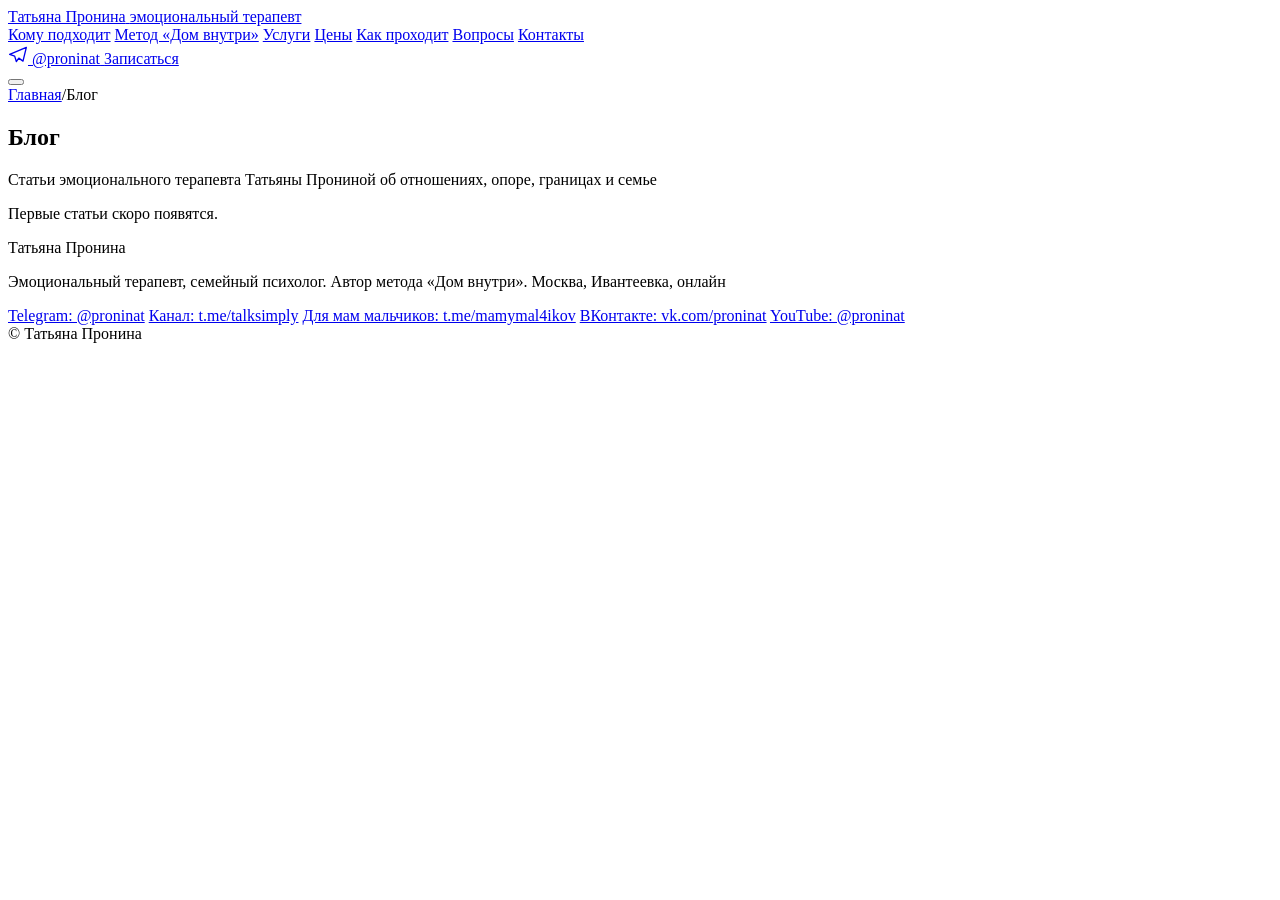
==== blog/index.html @ 4c208587 "SEO-блог" ====
<!DOCTYPE html>
<html lang="ru">
<head>
<meta charset="UTF-8">
<meta name="viewport" content="width=device-width, initial-scale=1.0">
<title>Блог — Татьяна Пронина</title>
<meta name="description" content="Статьи эмоционального терапевта Татьяны Прониной об отношениях, опоре, границах и семье">
<link rel="canonical" href="https://murzzsite.github.io/pronina-dom-vnutri/blog/">
<meta name="robots" content="index, follow, max-image-preview:large">
<meta property="og:type" content="website">
<meta property="og:title" content="Блог — Татьяна Пронина">
<meta property="og:description" content="Статьи эмоционального терапевта Татьяны Прониной об отношениях, опоре, границах и семье">
<meta property="og:url" content="https://murzzsite.github.io/pronina-dom-vnutri/blog/">
<meta property="og:locale" content="ru_RU">

<link rel="alternate" type="application/rss+xml" title="Татьяна Пронина — блог" href="https://murzzsite.github.io/pronina-dom-vnutri/feed.xml">

<link rel="preconnect" href="https://fonts.googleapis.com">
<link rel="preconnect" href="https://fonts.gstatic.com" crossorigin>
<link href="https://fonts.googleapis.com/css2?family=Playfair+Display:wght@500;600;700&family=Inter:wght@400;500;600;700;800&display=swap" rel="stylesheet">
<link rel="stylesheet" href="/pronina-dom-vnutri/styles.css">
<link rel="stylesheet" href="/pronina-dom-vnutri/blog/blog.css">
<link rel="stylesheet" href="/pronina-dom-vnutri/blog/blog.css">
<script type="application/ld+json">{"@context":"https://schema.org","@type":"Blog","name":"Блог — Татьяна Пронина","url":"https://murzzsite.github.io/pronina-dom-vnutri/blog/","blogPost":[]}</script>
</head>
<body class="b-page">
<header class="header" id="header">
  <div class="container header__inner">
    <a href="/pronina-dom-vnutri/#top" class="logo">
      <span class="logo__main">Татьяна Пронина</span>
      <span class="logo__suffix">эмоциональный терапевт</span>
    </a>
    <nav class="nav" id="nav">
      <a href="/pronina-dom-vnutri/#for-whom">Кому подходит</a>
      <a href="/pronina-dom-vnutri/#method">Метод «Дом внутри»</a>
      <a href="/pronina-dom-vnutri/#services">Услуги</a>
      <a href="/pronina-dom-vnutri/#price">Цены</a>
      <a href="/pronina-dom-vnutri/#process">Как проходит</a>
      <a href="/pronina-dom-vnutri/#faq">Вопросы</a>
      <a href="/pronina-dom-vnutri/#contact">Контакты</a>
    <!-- BLOGNAV:START --><!-- BLOGNAV:END --></nav>
    <div class="header__actions">
      <a href="https://t.me/proninat" target="_blank" rel="noopener" class="header__tg">
        <svg width="20" height="20" viewBox="0 0 24 24" fill="none"><path d="M22 4L2 12.5l6 2 2 6.5 3-4 5 3.5L22 4z" stroke="currentColor" stroke-width="1.6" stroke-linejoin="round"/></svg>
        <span>@proninat</span>
      </a>
      <a href="/pronina-dom-vnutri/#contact" class="btn btn--primary btn--sm">Записаться</a>
    </div>
    <button class="burger" id="burger" aria-label="Меню">
      <span></span><span></span><span></span>
    </button>
  </div>
</header>
<main class="blog">

<section class="b-list">
  <nav class="b-crumbs" aria-label="Хлебные крошки"><a href="/pronina-dom-vnutri/">Главная</a><span>/</span><span>Блог</span></nav>
  <header class="b-head"><h1>Блог</h1><p class="b-lead">Статьи эмоционального терапевта Татьяны Прониной об отношениях, опоре, границах и семье</p></header>
  <p class="b-empty">Первые статьи скоро появятся.</p>
</section>
</main>
<footer class="footer">
  <div class="container footer__inner">
    <div class="footer__brand">
      <span class="logo__main">Татьяна Пронина</span>
      <p>Эмоциональный терапевт, семейный психолог. Автор метода «Дом внутри». Москва, Ивантеевка, онлайн</p>
    </div>
    <div class="footer__links">
      <a href="https://t.me/proninat" target="_blank" rel="noopener">Telegram: @proninat</a>
      <a href="https://t.me/talksimply" target="_blank" rel="noopener">Канал: t.me/talksimply</a>
      <a href="https://t.me/mamymal4ikov" target="_blank" rel="noopener">Для мам мальчиков: t.me/mamymal4ikov</a>
      <a href="https://vk.com/proninat" target="_blank" rel="noopener">ВКонтакте: vk.com/proninat</a>
      <a href="https://youtube.com/@proninat" target="_blank" rel="noopener">YouTube: @proninat</a>
    </div>
    <div class="footer__copy">
      <span>© <span id="year"></span> Татьяна Пронина</span>
    </div>
  </div>
</footer>
<script src="/pronina-dom-vnutri/script.js" defer></script>

</body>
</html>
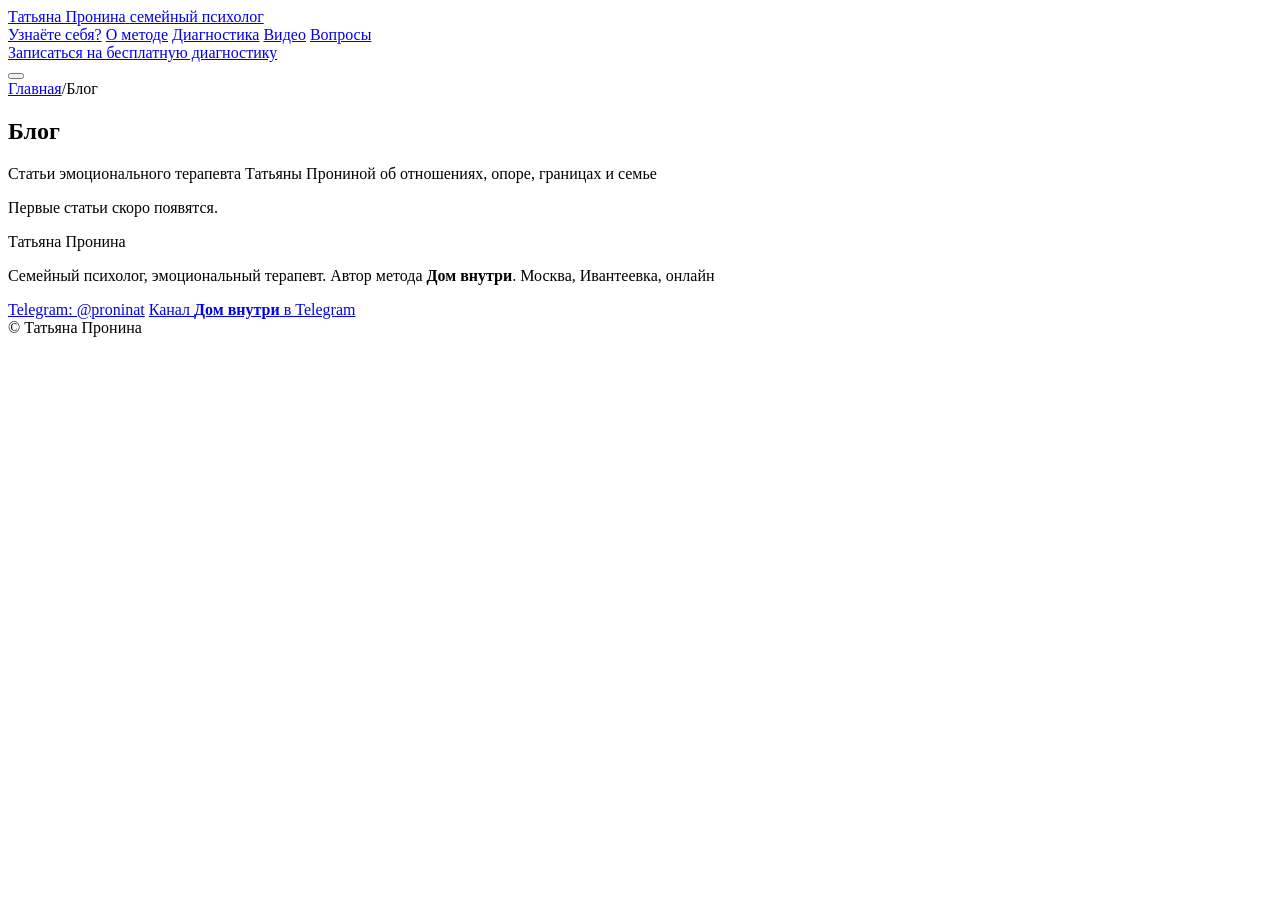
==== commit edc22484: "Правки клиента: фото, фирстиль, бесплатная диагностика, без цен и пакетов, видео" ====
--- a/blog/index.html
+++ b/blog/index.html
@@ -20,7 +20,6 @@
 <link href="https://fonts.googleapis.com/css2?family=Playfair+Display:wght@500;600;700&family=Inter:wght@400;500;600;700;800&display=swap" rel="stylesheet">
 <link rel="stylesheet" href="/pronina-dom-vnutri/styles.css">
 <link rel="stylesheet" href="/pronina-dom-vnutri/blog/blog.css">
-<link rel="stylesheet" href="/pronina-dom-vnutri/blog/blog.css">
 <script type="application/ld+json">{"@context":"https://schema.org","@type":"Blog","name":"Блог — Татьяна Пронина","url":"https://murzzsite.github.io/pronina-dom-vnutri/blog/","blogPost":[]}</script>
 </head>
 <body class="b-page">
@@ -28,23 +27,17 @@
   <div class="container header__inner">
     <a href="/pronina-dom-vnutri/#top" class="logo">
       <span class="logo__main">Татьяна Пронина</span>
-      <span class="logo__suffix">эмоциональный терапевт</span>
+      <span class="logo__suffix">семейный психолог</span>
     </a>
     <nav class="nav" id="nav">
-      <a href="/pronina-dom-vnutri/#for-whom">Кому подходит</a>
-      <a href="/pronina-dom-vnutri/#method">Метод «Дом внутри»</a>
-      <a href="/pronina-dom-vnutri/#services">Услуги</a>
-      <a href="/pronina-dom-vnutri/#price">Цены</a>
-      <a href="/pronina-dom-vnutri/#process">Как проходит</a>
+      <a href="/pronina-dom-vnutri/#recognize">Узнаёте себя?</a>
+      <a href="/pronina-dom-vnutri/#method">О методе</a>
+      <a href="/pronina-dom-vnutri/#diagnostic">Диагностика</a>
+      <a href="/pronina-dom-vnutri/#videos">Видео</a>
       <a href="/pronina-dom-vnutri/#faq">Вопросы</a>
-      <a href="/pronina-dom-vnutri/#contact">Контакты</a>
-    <!-- BLOGNAV:START --><!-- BLOGNAV:END --></nav>
+    </nav>
     <div class="header__actions">
-      <a href="https://t.me/proninat" target="_blank" rel="noopener" class="header__tg">
-        <svg width="20" height="20" viewBox="0 0 24 24" fill="none"><path d="M22 4L2 12.5l6 2 2 6.5 3-4 5 3.5L22 4z" stroke="currentColor" stroke-width="1.6" stroke-linejoin="round"/></svg>
-        <span>@proninat</span>
-      </a>
-      <a href="/pronina-dom-vnutri/#contact" class="btn btn--primary btn--sm">Записаться</a>
+      <a href="/pronina-dom-vnutri/#contact" class="btn btn--primary btn--sm">Записаться на бесплатную диагностику</a>
     </div>
     <button class="burger" id="burger" aria-label="Меню">
       <span></span><span></span><span></span>
@@ -63,14 +56,11 @@
   <div class="container footer__inner">
     <div class="footer__brand">
       <span class="logo__main">Татьяна Пронина</span>
-      <p>Эмоциональный терапевт, семейный психолог. Автор метода «Дом внутри». Москва, Ивантеевка, онлайн</p>
+      <p>Семейный психолог, эмоциональный терапевт. Автор метода <strong>Дом внутри</strong>. Москва, Ивантеевка, онлайн</p>
     </div>
     <div class="footer__links">
       <a href="https://t.me/proninat" target="_blank" rel="noopener">Telegram: @proninat</a>
-      <a href="https://t.me/talksimply" target="_blank" rel="noopener">Канал: t.me/talksimply</a>
-      <a href="https://t.me/mamymal4ikov" target="_blank" rel="noopener">Для мам мальчиков: t.me/mamymal4ikov</a>
-      <a href="https://vk.com/proninat" target="_blank" rel="noopener">ВКонтакте: vk.com/proninat</a>
-      <a href="https://youtube.com/@proninat" target="_blank" rel="noopener">YouTube: @proninat</a>
+      <a href="https://t.me/talksimply" target="_blank" rel="noopener">Канал <strong>Дом внутри</strong> в Telegram</a>
     </div>
     <div class="footer__copy">
       <span>© <span id="year"></span> Татьяна Пронина</span>
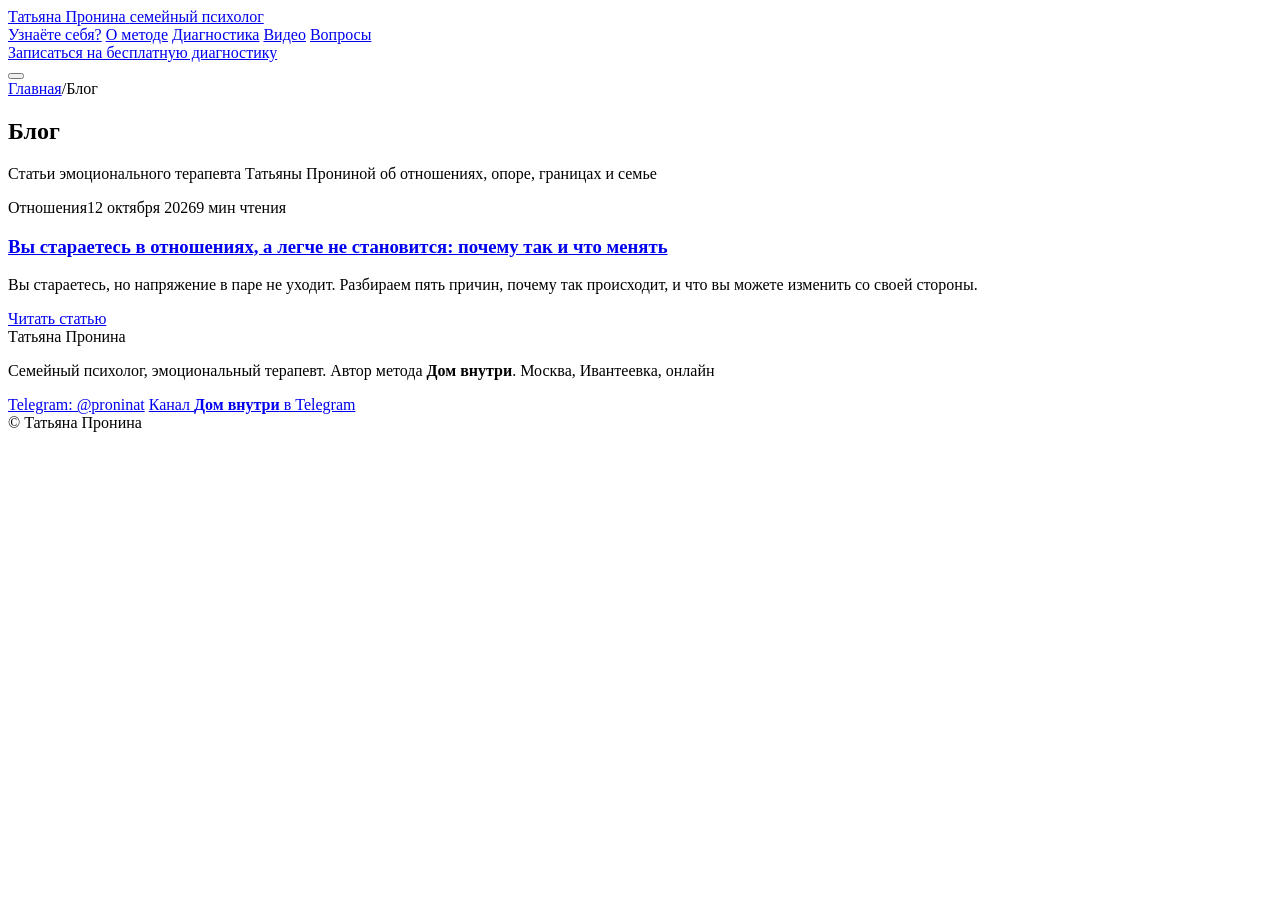
==== commit f1e8254a: "blog: автообновление" ====
--- a/blog/index.html
+++ b/blog/index.html
@@ -20,7 +20,7 @@
 <link href="https://fonts.googleapis.com/css2?family=Playfair+Display:wght@500;600;700&family=Inter:wght@400;500;600;700;800&display=swap" rel="stylesheet">
 <link rel="stylesheet" href="/pronina-dom-vnutri/styles.css">
 <link rel="stylesheet" href="/pronina-dom-vnutri/blog/blog.css">
-<script type="application/ld+json">{"@context":"https://schema.org","@type":"Blog","name":"Блог — Татьяна Пронина","url":"https://murzzsite.github.io/pronina-dom-vnutri/blog/","blogPost":[]}</script>
+<script type="application/ld+json">{"@context":"https://schema.org","@type":"Blog","name":"Блог — Татьяна Пронина","url":"https://murzzsite.github.io/pronina-dom-vnutri/blog/","blogPost":[{"@type":"BlogPosting","headline":"Вы стараетесь в отношениях, а легче не становится: почему так и что менять","url":"https://murzzsite.github.io/pronina-dom-vnutri/blog/pochemu-v-otnosheniyah-ne-stanovitsya-legche/","datePublished":"2026-10-12"}]}</script>
 </head>
 <body class="b-page">
 <header class="header" id="header">
@@ -49,7 +49,15 @@
 <section class="b-list">
   <nav class="b-crumbs" aria-label="Хлебные крошки"><a href="/pronina-dom-vnutri/">Главная</a><span>/</span><span>Блог</span></nav>
   <header class="b-head"><h1>Блог</h1><p class="b-lead">Статьи эмоционального терапевта Татьяны Прониной об отношениях, опоре, границах и семье</p></header>
-  <p class="b-empty">Первые статьи скоро появятся.</p>
+  <div class="b-grid"><article class="b-card">
+  
+  <div class="b-card__body">
+    <div class="b-meta"><span class="b-chip">Отношения</span><time datetime="2026-10-12">12 октября 2026</time><span>9 мин чтения</span></div>
+    <h3><a href="/pronina-dom-vnutri/blog/pochemu-v-otnosheniyah-ne-stanovitsya-legche/">Вы стараетесь в отношениях, а легче не становится: почему так и что менять</a></h3>
+    <p>Вы стараетесь, но напряжение в паре не уходит. Разбираем пять причин, почему так происходит, и что вы можете изменить со своей стороны.</p>
+    <a class="b-more" href="/pronina-dom-vnutri/blog/pochemu-v-otnosheniyah-ne-stanovitsya-legche/">Читать статью</a>
+  </div>
+</article></div>
 </section>
 </main>
 <footer class="footer">
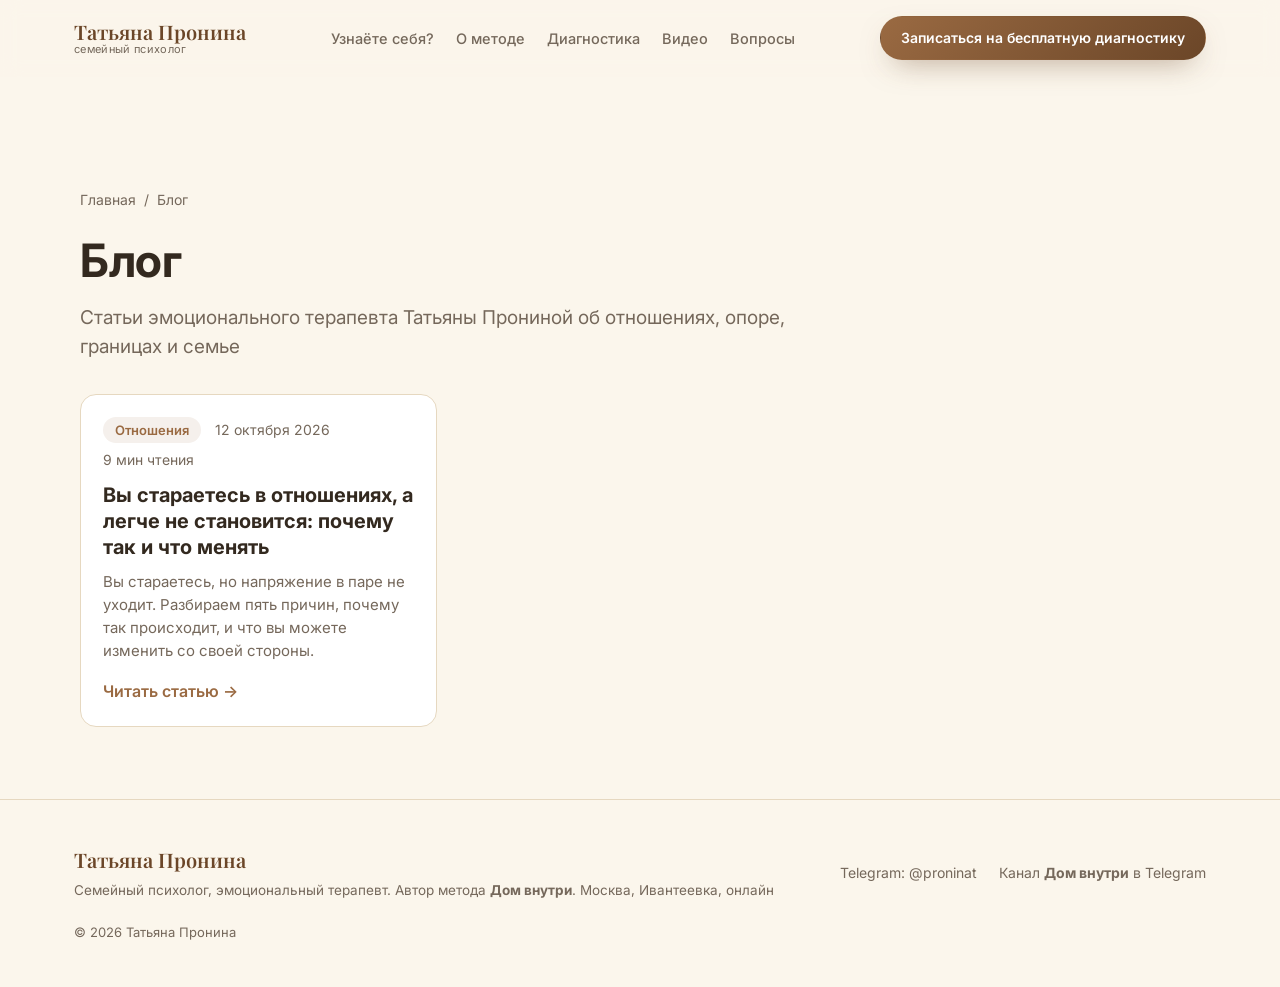
==== commit 062df878: "Домен domvnutritebya.ru: siteUrl, sitemap, robots" ====
--- a/blog/index.html
+++ b/blog/index.html
@@ -5,39 +5,39 @@
 <meta name="viewport" content="width=device-width, initial-scale=1.0">
 <title>Блог — Татьяна Пронина</title>
 <meta name="description" content="Статьи эмоционального терапевта Татьяны Прониной об отношениях, опоре, границах и семье">
-<link rel="canonical" href="https://murzzsite.github.io/pronina-dom-vnutri/blog/">
+<link rel="canonical" href="https://domvnutritebya.ru/blog/">
 <meta name="robots" content="index, follow, max-image-preview:large">
 <meta property="og:type" content="website">
 <meta property="og:title" content="Блог — Татьяна Пронина">
 <meta property="og:description" content="Статьи эмоционального терапевта Татьяны Прониной об отношениях, опоре, границах и семье">
-<meta property="og:url" content="https://murzzsite.github.io/pronina-dom-vnutri/blog/">
+<meta property="og:url" content="https://domvnutritebya.ru/blog/">
 <meta property="og:locale" content="ru_RU">
 
-<link rel="alternate" type="application/rss+xml" title="Татьяна Пронина — блог" href="https://murzzsite.github.io/pronina-dom-vnutri/feed.xml">
+<link rel="alternate" type="application/rss+xml" title="Татьяна Пронина — блог" href="https://domvnutritebya.ru/feed.xml">
 
 <link rel="preconnect" href="https://fonts.googleapis.com">
 <link rel="preconnect" href="https://fonts.gstatic.com" crossorigin>
 <link href="https://fonts.googleapis.com/css2?family=Playfair+Display:wght@500;600;700&family=Inter:wght@400;500;600;700;800&display=swap" rel="stylesheet">
-<link rel="stylesheet" href="/pronina-dom-vnutri/styles.css">
-<link rel="stylesheet" href="/pronina-dom-vnutri/blog/blog.css">
-<script type="application/ld+json">{"@context":"https://schema.org","@type":"Blog","name":"Блог — Татьяна Пронина","url":"https://murzzsite.github.io/pronina-dom-vnutri/blog/","blogPost":[{"@type":"BlogPosting","headline":"Вы стараетесь в отношениях, а легче не становится: почему так и что менять","url":"https://murzzsite.github.io/pronina-dom-vnutri/blog/pochemu-v-otnosheniyah-ne-stanovitsya-legche/","datePublished":"2026-10-12"}]}</script>
+<link rel="stylesheet" href="/styles.css">
+<link rel="stylesheet" href="/blog/blog.css">
+<script type="application/ld+json">{"@context":"https://schema.org","@type":"Blog","name":"Блог — Татьяна Пронина","url":"https://domvnutritebya.ru/blog/","blogPost":[{"@type":"BlogPosting","headline":"Вы стараетесь в отношениях, а легче не становится: почему так и что менять","url":"https://domvnutritebya.ru/blog/pochemu-v-otnosheniyah-ne-stanovitsya-legche/","datePublished":"2026-10-12"}]}</script>
 </head>
 <body class="b-page">
 <header class="header" id="header">
   <div class="container header__inner">
-    <a href="/pronina-dom-vnutri/#top" class="logo">
+    <a href="/#top" class="logo">
       <span class="logo__main">Татьяна Пронина</span>
       <span class="logo__suffix">семейный психолог</span>
     </a>
     <nav class="nav" id="nav">
-      <a href="/pronina-dom-vnutri/#recognize">Узнаёте себя?</a>
-      <a href="/pronina-dom-vnutri/#method">О методе</a>
-      <a href="/pronina-dom-vnutri/#diagnostic">Диагностика</a>
-      <a href="/pronina-dom-vnutri/#videos">Видео</a>
-      <a href="/pronina-dom-vnutri/#faq">Вопросы</a>
+      <a href="/#recognize">Узнаёте себя?</a>
+      <a href="/#method">О методе</a>
+      <a href="/#diagnostic">Диагностика</a>
+      <a href="/#videos">Видео</a>
+      <a href="/#faq">Вопросы</a>
     </nav>
     <div class="header__actions">
-      <a href="/pronina-dom-vnutri/#contact" class="btn btn--primary btn--sm">Записаться на бесплатную диагностику</a>
+      <a href="/#contact" class="btn btn--primary btn--sm">Записаться на бесплатную диагностику</a>
     </div>
     <button class="burger" id="burger" aria-label="Меню">
       <span></span><span></span><span></span>
@@ -47,15 +47,15 @@
 <main class="blog">
 
 <section class="b-list">
-  <nav class="b-crumbs" aria-label="Хлебные крошки"><a href="/pronina-dom-vnutri/">Главная</a><span>/</span><span>Блог</span></nav>
+  <nav class="b-crumbs" aria-label="Хлебные крошки"><a href="/">Главная</a><span>/</span><span>Блог</span></nav>
   <header class="b-head"><h1>Блог</h1><p class="b-lead">Статьи эмоционального терапевта Татьяны Прониной об отношениях, опоре, границах и семье</p></header>
   <div class="b-grid"><article class="b-card">
   
   <div class="b-card__body">
     <div class="b-meta"><span class="b-chip">Отношения</span><time datetime="2026-10-12">12 октября 2026</time><span>9 мин чтения</span></div>
-    <h3><a href="/pronina-dom-vnutri/blog/pochemu-v-otnosheniyah-ne-stanovitsya-legche/">Вы стараетесь в отношениях, а легче не становится: почему так и что менять</a></h3>
+    <h3><a href="/blog/pochemu-v-otnosheniyah-ne-stanovitsya-legche/">Вы стараетесь в отношениях, а легче не становится: почему так и что менять</a></h3>
     <p>Вы стараетесь, но напряжение в паре не уходит. Разбираем пять причин, почему так происходит, и что вы можете изменить со своей стороны.</p>
-    <a class="b-more" href="/pronina-dom-vnutri/blog/pochemu-v-otnosheniyah-ne-stanovitsya-legche/">Читать статью</a>
+    <a class="b-more" href="/blog/pochemu-v-otnosheniyah-ne-stanovitsya-legche/">Читать статью</a>
   </div>
 </article></div>
 </section>
@@ -75,7 +75,7 @@
     </div>
   </div>
 </footer>
-<script src="/pronina-dom-vnutri/script.js" defer></script>
+<script src="/script.js" defer></script>
 
 </body>
 </html>
--- a/styles.css
+++ b/styles.css
@@ -0,0 +1,607 @@
+:root {
+  --bg: #fbf6ec;
+  --bg-alt: #f3e9d9;
+  --surface: #ffffff;
+  --ink: #33291f;
+  --ink-soft: #75685b;
+  --accent: #9a6a42;
+  --accent-dark: #6b4628;
+  --gold: #c9a46a;
+  --leaf: #6f7f55;
+  --leaf-soft: #eef0e0;
+  --border: #e6d8c0;
+  --shadow: 0 20px 45px -25px rgba(90, 50, 30, 0.25);
+  --radius: 18px;
+  --font-head: 'Playfair Display', serif;
+  --font-body: 'Inter', sans-serif;
+}
+
+* { box-sizing: border-box; margin: 0; padding: 0; }
+html { scroll-behavior: smooth; }
+body {
+  font-family: var(--font-body);
+  background: var(--bg);
+  color: var(--ink);
+  line-height: 1.6;
+  -webkit-font-smoothing: antialiased;
+}
+img { max-width: 100%; display: block; }
+a { color: inherit; text-decoration: none; }
+ul { list-style: none; }
+
+.container { max-width: 1180px; margin: 0 auto; padding: 0 24px; }
+
+.section-eyebrow, .eyebrow {
+  display: inline-block;
+  font-size: 13px;
+  font-weight: 600;
+  letter-spacing: 0.08em;
+  text-transform: uppercase;
+  color: var(--accent-dark);
+  margin-bottom: 12px;
+}
+.section-title {
+  font-family: var(--font-head);
+  font-size: clamp(28px, 3.4vw, 40px);
+  font-weight: 600;
+  margin-bottom: 40px;
+  color: var(--ink);
+}
+
+.btn {
+  display: inline-flex;
+  align-items: center;
+  justify-content: center;
+  gap: 8px;
+  padding: 14px 28px;
+  border-radius: 999px;
+  font-weight: 600;
+  font-size: 15px;
+  border: 1.5px solid transparent;
+  cursor: pointer;
+  transition: transform 0.2s ease, box-shadow 0.2s ease, background 0.2s ease;
+  white-space: nowrap;
+}
+.btn--primary {
+  background: linear-gradient(135deg, var(--accent), var(--accent-dark));
+  color: #fff;
+  box-shadow: 0 12px 30px -12px rgba(107,70,40, 0.55);
+}
+.btn--primary:hover { transform: translateY(-2px); box-shadow: 0 16px 36px -12px rgba(107,70,40, 0.6); }
+.btn--ghost {
+  background: transparent;
+  border-color: var(--accent);
+  color: var(--accent-dark);
+}
+.btn--ghost:hover { background: rgba(154,106,66, 0.08); }
+.btn--sm { padding: 10px 20px; font-size: 14px; }
+.btn--block { width: 100%; }
+
+/* HEADER */
+.header {
+  position: sticky;
+  top: 0;
+  z-index: 100;
+  background: rgba(251,246,236, 0.9);
+  backdrop-filter: blur(10px);
+  border-bottom: 1px solid transparent;
+  transition: border-color 0.2s ease, box-shadow 0.2s ease;
+}
+.header.scrolled { border-color: var(--border); box-shadow: 0 8px 24px -20px rgba(90,50,30,0.3); }
+.header__inner {
+  display: flex;
+  align-items: center;
+  justify-content: space-between;
+  gap: 24px;
+  min-width: 0;
+  padding: 16px 24px;
+}
+.logo { display: flex; flex-direction: column; align-items: flex-start; line-height: 1.1; flex-shrink: 0; }
+.logo__main { font-family: var(--font-head); font-weight: 600; font-size: 20px; color: var(--accent-dark); }
+.logo__suffix { font-size: 11px; color: var(--ink-soft); letter-spacing: 0.03em; }
+
+.nav { display: flex; gap: 22px; flex-wrap: wrap; }
+.nav a { font-size: 14.5px; font-weight: 500; color: var(--ink-soft); white-space: nowrap; transition: color 0.2s ease; }
+.nav a:hover { color: var(--accent-dark); }
+
+.header__actions { display: flex; align-items: center; gap: 14px; flex-shrink: 0; }
+.header__tg { display: flex; align-items: center; gap: 6px; font-size: 14px; font-weight: 500; color: var(--ink-soft); }
+.header__tg svg { color: var(--accent); }
+.header__tg:hover { color: var(--accent-dark); }
+
+.burger { display: none; flex-direction: column; justify-content: center; gap: 5px; width: 36px; height: 36px; background: none; border: none; cursor: pointer; }
+.burger span { display: block; height: 2px; width: 100%; background: var(--ink); border-radius: 2px; transition: 0.25s ease; }
+.burger.is-open span:nth-child(1) { transform: translateY(7px) rotate(45deg); }
+.burger.is-open span:nth-child(2) { opacity: 0; }
+.burger.is-open span:nth-child(3) { transform: translateY(-7px) rotate(-45deg); }
+
+/* HERO */
+.hero { padding: 76px 0 90px; overflow: hidden; }
+.hero__inner {
+  display: grid;
+  grid-template-columns: 1.15fr 0.85fr;
+  gap: 56px;
+  align-items: center;
+}
+.hero h1 {
+  font-family: var(--font-head);
+  font-size: clamp(32px, 4.3vw, 50px);
+  font-weight: 600;
+  line-height: 1.18;
+  margin-bottom: 20px;
+  color: var(--ink);
+}
+.hero h1 span { color: var(--accent); font-style: italic; }
+.hero__lead { font-size: 17px; color: var(--ink-soft); max-width: 540px; margin-bottom: 32px; }
+.hero__cta { display: flex; gap: 16px; flex-wrap: wrap; margin-bottom: 44px; }
+
+.hero__stats { display: flex; gap: 36px; flex-wrap: wrap; }
+.stat { display: flex; flex-direction: column; }
+.stat__num, .stat__suffix { font-family: var(--font-head); font-size: 30px; font-weight: 700; color: var(--accent-dark); display: inline; }
+.stat__label { font-size: 13px; color: var(--ink-soft); margin-top: 2px; }
+
+.hero__card {
+  background: var(--surface);
+  border-radius: var(--radius);
+  box-shadow: var(--shadow);
+  border: 1px solid var(--border);
+  position: relative;
+  overflow: hidden;
+}
+.hero__card-photo {
+  width: 100%;
+  aspect-ratio: 3 / 4;
+  object-fit: cover;
+  object-position: top center;
+}
+.hero__card-body { padding: 28px 32px 32px; }
+.hero__card-badge {
+  display: inline-block;
+  background: var(--bg-alt);
+  color: var(--accent-dark);
+  font-size: 12.5px;
+  font-weight: 600;
+  padding: 6px 14px;
+  border-radius: 999px;
+  margin-bottom: 20px;
+}
+.hero__card-list { display: flex; flex-direction: column; gap: 14px; margin-bottom: 24px; }
+.hero__card-list li {
+  position: relative;
+  padding-left: 24px;
+  font-size: 15px;
+  color: var(--ink-soft);
+}
+.hero__card-list li::before {
+  content: "";
+  position: absolute;
+  left: 0; top: 7px;
+  width: 8px; height: 8px;
+  border-radius: 50%;
+  background: var(--gold);
+}
+.hero__card-quote {
+  font-family: var(--font-head);
+  font-style: italic;
+  font-size: 16px;
+  color: var(--accent-dark);
+  border-top: 1px solid var(--border);
+  padding-top: 20px;
+}
+
+/* ABOUT */
+.about { padding: 70px 0; background: var(--bg-alt); }
+.about__intro { display: flex; gap: 40px; align-items: center; margin-bottom: 48px; }
+.about__photo {
+  width: 220px;
+  height: 220px;
+  border-radius: 50%;
+  object-fit: cover;
+  flex-shrink: 0;
+  box-shadow: var(--shadow);
+  border: 4px solid var(--surface);
+}
+.about__text { font-size: 16.5px; color: var(--ink-soft); max-width: 760px; margin-bottom: 0; }
+.audience { display: grid; grid-template-columns: repeat(4, 1fr); gap: 22px; }
+.audience__card {
+  background: var(--surface);
+  border-radius: var(--radius);
+  padding: 30px 28px;
+  border: 1px solid var(--border);
+}
+.audience__icon {
+  width: 52px; height: 52px;
+  border-radius: 14px;
+  background: linear-gradient(135deg, rgba(154,106,66,0.12), rgba(201,164,106,0.12));
+  color: var(--accent-dark);
+  display: flex; align-items: center; justify-content: center;
+  margin-bottom: 18px;
+}
+.audience__card h3 { font-family: var(--font-head); font-size: 20px; margin-bottom: 10px; }
+.audience__card p { font-size: 15px; color: var(--ink-soft); }
+
+/* PRINCIPLES */
+.principles { padding: 80px 0; }
+.grid-4 { display: grid; grid-template-columns: repeat(4, 1fr); gap: 24px; }
+.principle {
+  background: var(--surface);
+  border: 1px solid var(--border);
+  border-radius: var(--radius);
+  padding: 28px 24px;
+}
+.principle__icon {
+  width: 48px; height: 48px;
+  border-radius: 12px;
+  background: var(--bg-alt);
+  color: var(--accent-dark);
+  display: flex; align-items: center; justify-content: center;
+  margin-bottom: 16px;
+}
+.principle h3 { font-family: var(--font-head); font-size: 18px; margin-bottom: 8px; }
+.principle p { font-size: 14.5px; color: var(--ink-soft); }
+
+/* SERVICES */
+.services { padding: 80px 0; background: var(--bg-alt); }
+.grid-3 { display: grid; grid-template-columns: repeat(2, 1fr); gap: 26px; max-width: 780px; margin: 0 auto; }
+.service {
+  background: var(--surface);
+  border: 1px solid var(--border);
+  border-radius: var(--radius);
+  padding: 32px 28px;
+  position: relative;
+  display: flex;
+  flex-direction: column;
+}
+.service--accent { border-color: var(--accent); box-shadow: var(--shadow); transform: translateY(-6px); }
+.service__badge {
+  position: absolute;
+  top: -13px; left: 28px;
+  background: var(--accent);
+  color: #fff;
+  font-size: 12px;
+  font-weight: 600;
+  padding: 5px 14px;
+  border-radius: 999px;
+}
+.service h3 { font-family: var(--font-head); font-size: 21px; margin-bottom: 10px; }
+.service p { font-size: 14.5px; color: var(--ink-soft); flex-grow: 1; margin-bottom: 18px; }
+.service__price { font-family: var(--font-head); font-size: 26px; font-weight: 700; color: var(--accent-dark); margin-bottom: 14px; }
+.service__link { font-size: 14.5px; font-weight: 600; color: var(--accent-dark); }
+.service__link:hover { text-decoration: underline; }
+
+/* PRICE */
+.price { padding: 80px 0; }
+.price__table { border: 1px solid var(--border); border-radius: var(--radius); overflow: hidden; background: var(--surface); }
+.price__row {
+  display: grid;
+  grid-template-columns: 1.1fr 1.6fr 0.9fr;
+  gap: 16px;
+  padding: 18px 26px;
+  border-bottom: 1px solid var(--border);
+  align-items: center;
+}
+.price__row:last-child { border-bottom: none; }
+.price__row--head {
+  background: var(--bg-alt);
+  font-size: 13px;
+  font-weight: 600;
+  text-transform: uppercase;
+  letter-spacing: 0.04em;
+  color: var(--ink-soft);
+}
+.price__row span:first-child { font-weight: 600; }
+.price__row span:last-child { font-weight: 700; color: var(--accent-dark); text-align: right; }
+.price__note { margin-top: 20px; font-size: 14.5px; color: var(--ink-soft); }
+
+/* PROCESS */
+.process { padding: 80px 0; background: var(--bg-alt); }
+.steps { display: grid; grid-template-columns: repeat(4, 1fr); gap: 20px; }
+.step { text-align: center; }
+.step__num {
+  width: 44px; height: 44px;
+  border-radius: 50%;
+  background: linear-gradient(135deg, var(--accent), var(--accent-dark));
+  color: #fff;
+  font-family: var(--font-head);
+  font-weight: 700;
+  font-size: 18px;
+  display: flex; align-items: center; justify-content: center;
+  margin: 0 auto 14px;
+}
+.step h3 { font-family: var(--font-head); font-size: 17px; margin-bottom: 8px; }
+.step p { font-size: 13.5px; color: var(--ink-soft); }
+
+/* FAQ */
+.faq { padding: 80px 0; }
+.faq__list { max-width: 800px; display: flex; flex-direction: column; gap: 12px; }
+.faq__item {
+  background: var(--surface);
+  border: 1px solid var(--border);
+  border-radius: 14px;
+  padding: 18px 22px;
+}
+.faq__item summary {
+  cursor: pointer;
+  font-weight: 600;
+  font-size: 15.5px;
+  list-style: none;
+  display: flex;
+  justify-content: space-between;
+  align-items: center;
+  gap: 16px;
+}
+.faq__item summary::-webkit-details-marker { display: none; }
+.faq__item summary::after { content: "+"; font-size: 20px; color: var(--accent); margin-left: 12px; flex-shrink: 0; }
+.faq__item[open] summary::after { content: "−"; }
+.faq__item p { margin-top: 12px; font-size: 14.5px; color: var(--ink-soft); }
+
+/* FORM */
+.form-section { padding: 80px 0; background: var(--bg-alt); }
+.form-section__inner { display: grid; grid-template-columns: 1fr 1fr; gap: 56px; align-items: start; }
+.form-section__text p { font-size: 15.5px; color: var(--ink-soft); margin: 14px 0 28px; }
+.form-section__contacts { display: flex; flex-direction: column; gap: 12px; }
+.contact-card {
+  display: flex; align-items: center; gap: 12px;
+  background: var(--surface);
+  border: 1px solid var(--border);
+  border-radius: 14px;
+  padding: 14px 18px;
+  font-weight: 500;
+  transition: border-color 0.2s ease;
+}
+.contact-card svg { color: var(--accent); flex-shrink: 0; }
+.contact-card:hover { border-color: var(--accent); }
+
+.form {
+  background: var(--surface);
+  border: 1px solid var(--border);
+  border-radius: var(--radius);
+  padding: 32px;
+  box-shadow: var(--shadow);
+  display: flex;
+  flex-direction: column;
+  gap: 18px;
+}
+.form label { display: flex; flex-direction: column; gap: 6px; font-size: 14px; font-weight: 600; color: var(--ink); }
+.form input, .form textarea {
+  font-family: var(--font-body);
+  border: 1.5px solid var(--border);
+  border-radius: 10px;
+  padding: 12px 14px;
+  font-size: 15px;
+  color: var(--ink);
+  background: var(--bg);
+  resize: vertical;
+}
+.form input:focus, .form textarea:focus { outline: none; border-color: var(--accent); }
+.form__hint { font-size: 12.5px; color: var(--ink-soft); text-align: center; }
+
+/* FOOTER */
+.footer { padding: 44px 0; border-top: 1px solid var(--border); }
+.footer__inner {
+  display: flex;
+  justify-content: space-between;
+  align-items: center;
+  flex-wrap: wrap;
+  gap: 20px;
+}
+.footer__brand p { font-size: 13.5px; color: var(--ink-soft); margin-top: 4px; }
+.footer__links { display: flex; gap: 22px; flex-wrap: wrap; }
+.footer__links a { font-size: 14px; color: var(--ink-soft); }
+.footer__links a:hover { color: var(--accent-dark); }
+.footer__copy { font-size: 13px; color: var(--ink-soft); }
+
+/* FAB */
+.fab {
+  position: fixed;
+  bottom: 26px; right: 26px;
+  width: 58px; height: 58px;
+  border-radius: 50%;
+  background: linear-gradient(135deg, var(--accent), var(--accent-dark));
+  color: #fff;
+  display: flex; align-items: center; justify-content: center;
+  box-shadow: 0 14px 30px -10px rgba(107,70,40, 0.6);
+  z-index: 90;
+  transition: transform 0.2s ease;
+}
+.fab:hover { transform: scale(1.08); }
+
+/* HOUSE ART */
+.hero__art { background: linear-gradient(160deg, #f6e7d6, #efd5bd); padding: 36px 32px 8px; display: flex; justify-content: center; }
+.hero__art svg { width: 100%; max-width: 300px; height: auto; }
+
+/* AUDIENCE LISTS */
+.audience__card ul { margin-top: 14px; display: flex; flex-direction: column; gap: 8px; }
+.audience__card li { position: relative; padding-left: 20px; font-size: 14.5px; color: var(--ink-soft); }
+.audience__card li::before { content: ""; position: absolute; left: 0; top: 9px; width: 7px; height: 7px; border-radius: 50%; background: var(--gold); }
+.audience__tag { display: inline-block; font-size: 12px; font-weight: 700; letter-spacing: .06em; text-transform: uppercase; color: var(--accent-dark); margin-bottom: 10px; }
+
+/* METHOD */
+.method { padding: 80px 0; }
+.method__grid { display: grid; grid-template-columns: 1fr 1fr; gap: 28px; }
+.method__lead { font-size: 17px; color: var(--ink-soft); max-width: 760px; margin-bottom: 36px; }
+.method__box { background: var(--surface); border: 1px solid var(--border); border-radius: var(--radius); padding: 30px 28px; }
+.method__box h3 { font-family: var(--font-head); font-size: 20px; margin-bottom: 12px; }
+.method__box p { font-size: 15px; color: var(--ink-soft); margin-bottom: 10px; }
+.method__box p:last-child { margin-bottom: 0; }
+.method__box--accent { background: linear-gradient(160deg, #eef0e0, #e6ebd2); border-color: #d3dbb8; }
+.method__box--accent h3 { color: var(--accent-dark); }
+
+/* SERVICES GRID */
+.services-grid { display: grid; grid-template-columns: repeat(3, 1fr); gap: 26px; }
+.services__sub { font-family: var(--font-head); font-size: 22px; margin: 44px 0 20px; color: var(--accent-dark); }
+.services__sub:first-of-type { margin-top: 0; }
+.service__price small { font-family: var(--font-body); font-size: 13px; font-weight: 500; color: var(--ink-soft); }
+
+/* DECOR */
+@media (max-width: 820px) { .header__actions .btn { display: none; } .header__inner { gap: 12px; } }
+.hero__inner > *, .diag__inner > *, .course__card > *, .form-section__inner > * { min-width: 0; }
+.btn { white-space: normal; text-align: center; }
+strong { font-weight: 700; }
+.deco { position: relative; overflow: hidden; }
+.deco > .container { position: relative; z-index: 1; }
+.leaf { position: absolute; width: 230px; height: 310px; pointer-events: none; opacity: .5; z-index: 0; }
+.leaf--tr { top: -10px; right: -30px; transform: rotate(18deg); }
+.leaf--bl { bottom: -20px; left: -40px; transform: rotate(-160deg) scaleX(-1); }
+.leaf--soft { opacity: .35; }
+.hero__who { font-size: 15px; color: var(--ink); margin-bottom: 28px; max-width: 520px; }
+.hero__note { font-size: 13px; color: var(--ink-soft); margin-top: 12px; }
+.hero__cta { margin-bottom: 0; }
+.hero__card-body { padding: 22px 28px 28px; }
+.hero__card-quote { border-top: none; padding-top: 0; }
+
+.recognize { padding: 80px 0; background: var(--bg-alt); }
+.recognize__list { display: grid; grid-template-columns: 1fr 1fr; gap: 16px; margin: 24px 0 28px; }
+.recognize__list li { background: var(--surface); border: 1px solid var(--border); border-radius: var(--radius); padding: 18px 20px 18px 48px; position: relative; font-size: 15.5px; }
+.recognize__list li::before { content: ""; position: absolute; left: 20px; top: 23px; width: 12px; height: 12px; border-radius: 50% 0 50% 0; background: var(--leaf); }
+.recognize__care { font-family: var(--font-head); font-style: italic; font-size: 19px; color: var(--accent-dark); max-width: 760px; }
+
+.about { background: var(--bg); }
+.about__text + .about__text { margin-top: 14px; }
+
+.diag { padding: 80px 0; background: var(--leaf-soft); }
+.diag__inner { display: grid; grid-template-columns: 1.1fr .9fr; gap: 48px; align-items: center; }
+.diag__lead { font-size: 17px; color: var(--ink-soft); margin-bottom: 18px; }
+.diag__list { display: flex; flex-direction: column; gap: 10px; margin-bottom: 22px; }
+.diag__list li { position: relative; padding-left: 26px; font-size: 15.5px; }
+.diag__list li::before { content: ""; position: absolute; left: 0; top: 8px; width: 10px; height: 10px; border-radius: 50% 0 50% 0; background: var(--leaf); }
+.diag__price { font-size: 15px; color: var(--ink-soft); background: rgba(255,255,255,.7); border-radius: 12px; padding: 14px 18px; margin-bottom: 22px; }
+.diag__brand img { width: 100%; border-radius: var(--radius); box-shadow: var(--shadow); }
+
+.steps--3 { grid-template-columns: repeat(3, 1fr); }
+
+.course { padding: 70px 0; }
+.course__card { display: grid; grid-template-columns: 1.2fr .8fr; gap: 36px; align-items: center; background: var(--surface); border: 1px solid var(--border); border-radius: var(--radius); padding: 36px; box-shadow: var(--shadow); }
+.course__text p { color: var(--ink-soft); }
+.course__price { font-family: var(--font-head); display: flex; align-items: baseline; gap: 14px; margin-bottom: 8px; }
+.course__price s { font-size: 20px; color: var(--ink-soft); }
+.course__price strong { font-size: 36px; color: var(--accent-dark); }
+.course__promo { font-size: 14px; color: var(--ink-soft); margin-bottom: 14px; }
+
+.videos { padding: 80px 0; background: var(--bg-alt); }
+.video-grid { display: grid; grid-template-columns: repeat(3, 1fr); gap: 24px; }
+.video { background: var(--surface); border: 1px solid var(--border); border-radius: var(--radius); overflow: hidden; }
+.video__btn { position: relative; display: block; width: 100%; aspect-ratio: 16 / 9; border: 0; padding: 0; cursor: pointer; background: #000; }
+.video__btn img, .video iframe { width: 100%; height: 100%; object-fit: cover; display: block; border: 0; }
+.video iframe { aspect-ratio: 16 / 9; }
+.video__play { position: absolute; left: 50%; top: 50%; width: 60px; height: 60px; margin: -30px 0 0 -30px; border-radius: 50%; background: rgba(251,246,236,.92); }
+.video__play::after { content: ""; position: absolute; left: 24px; top: 19px; border-left: 18px solid var(--accent-dark); border-top: 11px solid transparent; border-bottom: 11px solid transparent; }
+.video p { padding: 16px 18px 18px; font-size: 14.5px; font-weight: 600; }
+.videos__more { margin-top: 24px; }
+
+.form-section__care { font-family: var(--font-head); font-style: italic; color: var(--accent-dark); margin-top: 18px; }
+
+@media (max-width: 900px) {
+  .recognize__list { grid-template-columns: 1fr; }
+  .diag__inner, .course__card { grid-template-columns: 1fr; }
+  .video-grid { grid-template-columns: 1fr; }
+  .steps--3 { grid-template-columns: 1fr; }
+  .course__card { padding: 26px; }
+}
+
+/* REVEAL */
+.reveal { opacity: 0; transform: translateY(18px); transition: opacity 0.6s ease, transform 0.6s ease; }
+.reveal.is-visible { opacity: 1; transform: translateY(0); }
+
+/* BREAKPOINTS */
+@media (max-width: 1180px) {
+  .nav { gap: 16px; }
+  .nav a { font-size: 14px; }
+}
+@media (max-width: 1100px) {
+  .nav { display: none; }
+  .burger { display: flex; }
+  .nav.is-open {
+    display: flex;
+    flex-direction: column;
+    position: absolute;
+    top: 100%; left: 0; right: 0;
+    background: var(--surface);
+    padding: 20px 24px;
+    border-bottom: 1px solid var(--border);
+    gap: 16px;
+  }
+}
+@media (max-width: 900px) {
+  .services-grid { grid-template-columns: 1fr 1fr; }
+  .method__grid { grid-template-columns: 1fr; }
+  .hero__inner { grid-template-columns: 1fr; }
+  .hero__card { order: -1; }
+  .grid-4 { grid-template-columns: repeat(2, 1fr); }
+  .grid-3 { grid-template-columns: 1fr; max-width: 420px; }
+  .service--accent { transform: none; }
+  .audience { grid-template-columns: 1fr 1fr; }
+  .steps { grid-template-columns: repeat(2, 1fr); }
+  .about__intro { flex-direction: column; text-align: center; }
+  .form-section__inner { grid-template-columns: 1fr; }
+  .price__row { grid-template-columns: 1fr; gap: 4px; }
+  .price__row span:last-child { text-align: left; }
+  .price__row--head { display: none; }
+}
+@media (max-width: 560px) {
+  .audience { grid-template-columns: 1fr; }
+  .steps--3 { grid-template-columns: 1fr; }
+  .video-grid { grid-template-columns: 1fr; }
+  .diag__inner, .course__card { grid-template-columns: 1fr; }
+  .leaf { opacity: .3; width: 120px; height: 160px; }
+  .services-grid { grid-template-columns: 1fr; }
+  .grid-4 { grid-template-columns: 1fr; }
+  .steps { grid-template-columns: 1fr; }
+  .header__inner { gap: 12px; }
+  .logo__main { font-size: 18px; }
+  .header__tg span { display: none; }
+  .hero__stats { gap: 24px; }
+}
+@media (max-width: 380px) {
+  .logo__suffix { display: none; }
+}
+
+/* ===== DOC PAGES (материалы/скрипты/презентация/аутрич) ===== */
+.tag { display: inline-block; padding: 6px 14px; border: 1px solid var(--border); border-radius: 999px; font-size: 12.5px; font-weight: 700; color: var(--accent-dark); background: var(--surface); }
+.doc-header { position: sticky; top: 0; z-index: 100; background: rgba(251,246,236,0.92); backdrop-filter: blur(10px); border-bottom: 1px solid var(--border); }
+.container.doc-bar { max-width: 920px; padding-left: 48px; padding-right: 48px; }
+.doc-bar { display: flex; align-items: center; justify-content: space-between; height: 76px; }
+.doc-bar__actions { display: flex; align-items: center; gap: 14px; }
+.container.doc-hero, .container.doc-section { max-width: 920px; padding-left: 48px; padding-right: 48px; }
+.doc-hero { padding-top: 56px; padding-bottom: 36px; }
+.doc-hero .tag { margin-bottom: 16px; }
+.doc-hero h1 { font-family: var(--font-head); font-size: 32px; margin-bottom: 14px; color: var(--ink); }
+.doc-hero p { color: var(--ink-soft); font-size: 16px; max-width: 640px; }
+.doc-section { padding-top: 0; padding-bottom: 70px; }
+.doc-section h2 { font-family: var(--font-head); font-size: 21px; margin: 0 0 18px; color: var(--accent-dark); }
+.doc-section h2:not(:first-child) { margin-top: 40px; }
+.script-block { background: var(--surface); border: 1px solid var(--border); border-radius: var(--radius); padding: 22px 26px; margin-bottom: 14px; }
+.script-block h3 { font-family: var(--font-head); font-size: 16px; margin-bottom: 10px; color: var(--accent-dark); }
+.script-block p { color: var(--ink); font-size: 14.5px; margin-bottom: 10px; }
+.script-block p:last-child { margin-bottom: 0; }
+.script-block .who { color: var(--ink-soft); font-weight: 600; }
+.material-grid { display: grid; grid-template-columns: repeat(3, 1fr); gap: 24px; margin-top: 8px; }
+.material-card { background: var(--surface); border: 1px solid var(--border); border-radius: var(--radius); padding: 28px; display: flex; flex-direction: column; gap: 12px; }
+.material-card__icon { margin-bottom: 4px; color: var(--accent); }
+.material-card h3 { font-family: var(--font-head); font-size: 18px; }
+.material-card p { color: var(--ink-soft); font-size: 14px; flex-grow: 1; }
+.usp-grid { display: grid; grid-template-columns: repeat(3, 1fr); gap: 22px; margin-bottom: 8px; }
+.usp { background: var(--surface); border: 1px solid var(--border); border-radius: var(--radius); padding: 24px; }
+.usp__num { display: block; font-family: var(--font-head); font-size: 30px; font-weight: 700; color: var(--accent-dark); margin-bottom: 8px; }
+.usp p { color: var(--ink-soft); font-size: 14px; }
+.grid { display: grid; gap: 22px; }
+.grid--3 { grid-template-columns: repeat(3, 1fr); }
+.grid .doc-service { border: 1px solid var(--border); border-radius: var(--radius); padding: 24px; background: var(--surface); }
+.grid .doc-service h4 { font-family: var(--font-head); font-size: 15.5px; margin: 8px 0 8px; color: var(--ink); }
+.grid .doc-service p { color: var(--ink-soft); font-size: 13.5px; }
+.grid .doc-service__tag { display: inline-block; font-size: 12.5px; font-weight: 700; color: var(--accent-dark); text-transform: uppercase; letter-spacing: 0.03em; }
+.doc-price-table { border: 1px solid var(--border); border-radius: var(--radius); overflow: hidden; background: var(--surface); margin-bottom: 16px; }
+.doc-price-row { display: grid; grid-template-columns: 1.1fr 1.6fr 0.8fr; gap: 16px; padding: 16px 22px; border-bottom: 1px solid var(--border); font-size: 14.5px; align-items: center; }
+.doc-price-row:last-child { border-bottom: none; }
+.doc-price-row--head { background: var(--accent-dark); color: #fff; font-weight: 700; font-size: 13px; text-transform: uppercase; letter-spacing: 0.03em; }
+.doc-price-row span:first-child { font-weight: 700; color: var(--ink); }
+.doc-price-row--head span:first-child { color: #fff; }
+.doc-price-row span:last-child { font-weight: 700; color: var(--accent-dark); text-align: right; }
+.footer__bottom { padding: 30px 0; text-align: center; font-size: 13px; color: var(--ink-soft); }
+
+@media (max-width: 900px) {
+  .container.doc-hero, .container.doc-section, .container.doc-bar { padding-left: 32px; padding-right: 32px; }
+  .material-grid, .usp-grid, .grid--3 { grid-template-columns: 1fr; }
+  .doc-price-row { grid-template-columns: 1fr; gap: 4px; }
+  .doc-price-row span:last-child { text-align: left; }
+}
--- a/blog/blog.css
+++ b/blog/blog.css
@@ -0,0 +1,94 @@
+/* Стили блога. Цвета берутся из палитры сайта: install.mjs прописывает --b-* в blog.config.json (theme). */
+:root { --b-bg: #fff; --b-surface: #fff; --b-ink: #18181b; --b-text: #2b2b30; --b-soft: #6b6b73; --b-line: #e5e5e5; --b-accent: #2563eb; --b-accent-soft: #eef3ff; --b-radius: 16px; }
+.blog { padding: 112px 0 72px; background: var(--b-bg); color: var(--b-text); }
+.blog > section, .blog > article { width: 100%; max-width: 1160px; margin: 0 auto; padding: 0 20px; }
+.b-crumbs { display: flex; gap: 8px; flex-wrap: wrap; font-size: 14px; color: var(--b-soft); margin-bottom: 22px; }
+.b-crumbs a { color: var(--b-soft); text-decoration: none; }
+.b-crumbs a:hover { color: var(--b-accent); }
+.b-meta { display: flex; flex-wrap: wrap; align-items: center; gap: 6px 14px; font-size: 14px; color: var(--b-soft); }
+.b-chip { display: inline-block; padding: 3px 12px; border-radius: 999px; background: var(--b-accent-soft); color: var(--b-accent); font-weight: 600; font-size: 13px; }
+.b-head h1 { font-family: var(--ff-head, inherit); color: var(--b-ink); font-size: clamp(28px, 4.4vw, 46px); line-height: 1.15; margin: 14px 0 16px; letter-spacing: -0.01em; }
+.b-lead { font-size: 19px; line-height: 1.55; color: var(--b-soft); max-width: 720px; }
+.b-author { margin-top: 14px; font-size: 14px; color: var(--b-soft); }
+
+/* Статья */
+.b-article { max-width: 780px !important; }
+.b-cover { margin: 28px 0 8px; border-radius: var(--b-radius); overflow: hidden; }
+.b-cover img { display: block; width: 100%; height: auto; }
+.b-toc { margin: 28px 0; padding: 20px 24px; border: 1px solid var(--b-line); border-radius: var(--b-radius); background: var(--b-surface); }
+.b-toc ol { list-style: none; margin: 10px 0 0; padding: 0; }
+.b-toc li + li { margin-top: 6px; }
+.b-toc a { color: var(--b-text); text-decoration: none; }
+.b-toc a:hover { color: var(--b-accent); }
+.b-content { font-size: 18px; line-height: 1.75; margin-top: 28px; }
+.b-content h2 { font-family: var(--ff-head, inherit); color: var(--b-ink); font-size: clamp(24px, 3vw, 31px); line-height: 1.25; margin: 2em 0 .6em; scroll-margin-top: 100px; }
+.b-content h3 { font-family: var(--ff-head, inherit); color: var(--b-ink); font-size: 22px; margin: 1.6em 0 .5em; scroll-margin-top: 100px; }
+.b-content p { margin: 0 0 1.1em; }
+.b-content ul, .b-content ol { margin: 0 0 1.2em; padding-left: 1.4em; }
+.b-content ul { list-style: disc; }
+.b-content ol { list-style: decimal; }
+.b-content li + li { margin-top: 8px; }
+.b-content li::marker { color: var(--b-accent); }
+.b-content a { color: var(--b-accent); text-decoration: underline; text-underline-offset: 3px; }
+.b-content img { max-width: 100%; height: auto; border-radius: 12px; margin: 8px 0; }
+.b-content hr { border: 0; border-top: 1px solid var(--b-line); margin: 2em 0; }
+.b-content blockquote { margin: 1.4em 0; padding: 16px 22px; border-left: 4px solid var(--b-accent); background: var(--b-accent-soft); border-radius: 0 12px 12px 0; }
+.b-content blockquote p:last-child { margin-bottom: 0; }
+.b-content code { background: var(--b-accent-soft); padding: 2px 6px; border-radius: 6px; font-size: .92em; }
+.b-content pre { overflow-x: auto; padding: 16px; border-radius: 12px; background: var(--b-accent-soft); margin: 0 0 1.2em; }
+.b-table { overflow-x: auto; margin: 1.4em 0; border: 1px solid var(--b-line); border-radius: 12px; }
+.b-table table { width: 100%; border-collapse: collapse; font-size: 16px; line-height: 1.5; }
+.b-table th, .b-table td { padding: 12px 16px; text-align: left; border-bottom: 1px solid var(--b-line); vertical-align: top; }
+.b-table th { background: var(--b-accent-soft); color: var(--b-ink); font-weight: 600; white-space: nowrap; }
+.b-table tr:last-child td { border-bottom: 0; }
+
+.b-faq { margin-top: 44px; }
+.b-faq h2 { font-family: var(--ff-head, inherit); color: var(--b-ink); font-size: 28px; margin-bottom: 16px; }
+.b-faq details { border: 1px solid var(--b-line); border-radius: 12px; background: var(--b-surface); margin-bottom: 10px; padding: 0 20px; }
+.b-faq summary { cursor: pointer; padding: 16px 0; font-weight: 600; color: var(--b-ink); list-style: none; display: flex; justify-content: space-between; gap: 16px; }
+.b-faq summary::-webkit-details-marker { display: none; }
+.b-faq summary::after { content: '+'; color: var(--b-accent); font-size: 22px; line-height: 1; }
+.b-faq details[open] summary::after { content: '−'; }
+.b-faq details p { padding: 0 0 18px; color: var(--b-text); line-height: 1.65; }
+.b-disclaimer { margin-top: 32px; font-size: 14px; line-height: 1.55; color: var(--b-soft); padding-top: 16px; border-top: 1px solid var(--b-line); }
+.b-cta { margin-top: 40px; padding: 32px; border-radius: var(--b-radius); background: var(--b-accent-soft); border: 1px solid var(--b-line); text-align: left; }
+.b-cta h2 { font-family: var(--ff-head, inherit); color: var(--b-ink); font-size: 26px; margin-bottom: 8px; }
+.b-cta p { margin-bottom: 18px; color: var(--b-text); max-width: 560px; }
+.b-cta__btn { display: inline-flex; }
+.b-preview { margin: 0 0 22px; padding: 12px 16px; border-radius: 12px; background: #fff4d6; color: #6b4e00; font-size: 14px; border: 1px solid #f0d98a; }
+
+/* Карточки */
+.b-grid { display: grid; grid-template-columns: repeat(3, 1fr); gap: 24px; margin-top: 32px; }
+.b-card { display: flex; flex-direction: column; background: var(--b-surface); border: 1px solid var(--b-line); border-radius: var(--b-radius); overflow: hidden; transition: transform .2s, box-shadow .2s; }
+.b-card:hover { transform: translateY(-3px); box-shadow: 0 16px 36px rgba(20, 20, 30, .09); }
+.b-card__img { display: block; aspect-ratio: 16 / 10; overflow: hidden; background: var(--b-accent-soft); }
+.b-card__img img { width: 100%; height: 100%; object-fit: cover; display: block; }
+.b-card__body { display: flex; flex-direction: column; gap: 10px; padding: 22px; flex: 1; }
+.b-card h3 { font-family: var(--ff-head, inherit); font-size: 20px; line-height: 1.3; margin: 0; }
+.b-card h3 a { color: var(--b-ink); text-decoration: none; }
+.b-card h3 a:hover { color: var(--b-accent); }
+.b-card p { color: var(--b-soft); font-size: 15px; line-height: 1.55; margin: 0; }
+.b-more { margin-top: auto; padding-top: 6px; color: var(--b-accent); font-weight: 600; text-decoration: none; }
+.b-more::after { content: ' →'; }
+.b-related { margin-top: 72px !important; }
+.b-related h2, .b-home h2 { font-family: var(--ff-head, inherit); color: var(--b-ink); font-size: clamp(26px, 3.4vw, 36px); }
+.b-empty { margin-top: 32px; color: var(--b-soft); }
+
+/* Блок на главной */
+.b-home { padding: 88px 0; background: var(--b-bg); }
+.b-home .container { max-width: 1160px; margin: 0 auto; padding: 0 20px; }
+.b-home__head { display: flex; justify-content: space-between; align-items: flex-end; gap: 16px; flex-wrap: wrap; }
+.b-home .b-more { margin-top: 0; }
+
+@media (max-width: 960px) { .b-grid { grid-template-columns: repeat(2, 1fr); } }
+@media (max-width: 640px) {
+  .blog { padding: 92px 0 48px; }
+  .b-grid { grid-template-columns: 1fr; gap: 18px; }
+  .b-content { font-size: 17px; }
+  .b-lead { font-size: 17px; }
+  .b-cta { padding: 24px 20px; }
+  .b-home { padding: 56px 0; }
+}
+
+/* тема сайта */
+:root{--b-accent:var(--accent);--b-bg:var(--bg);--b-surface:var(--surface);--b-ink:var(--ink);--b-soft:var(--ink-soft);--b-line:var(--border);--b-accent-soft:color-mix(in srgb, var(--accent) 10%, #ffffff)}
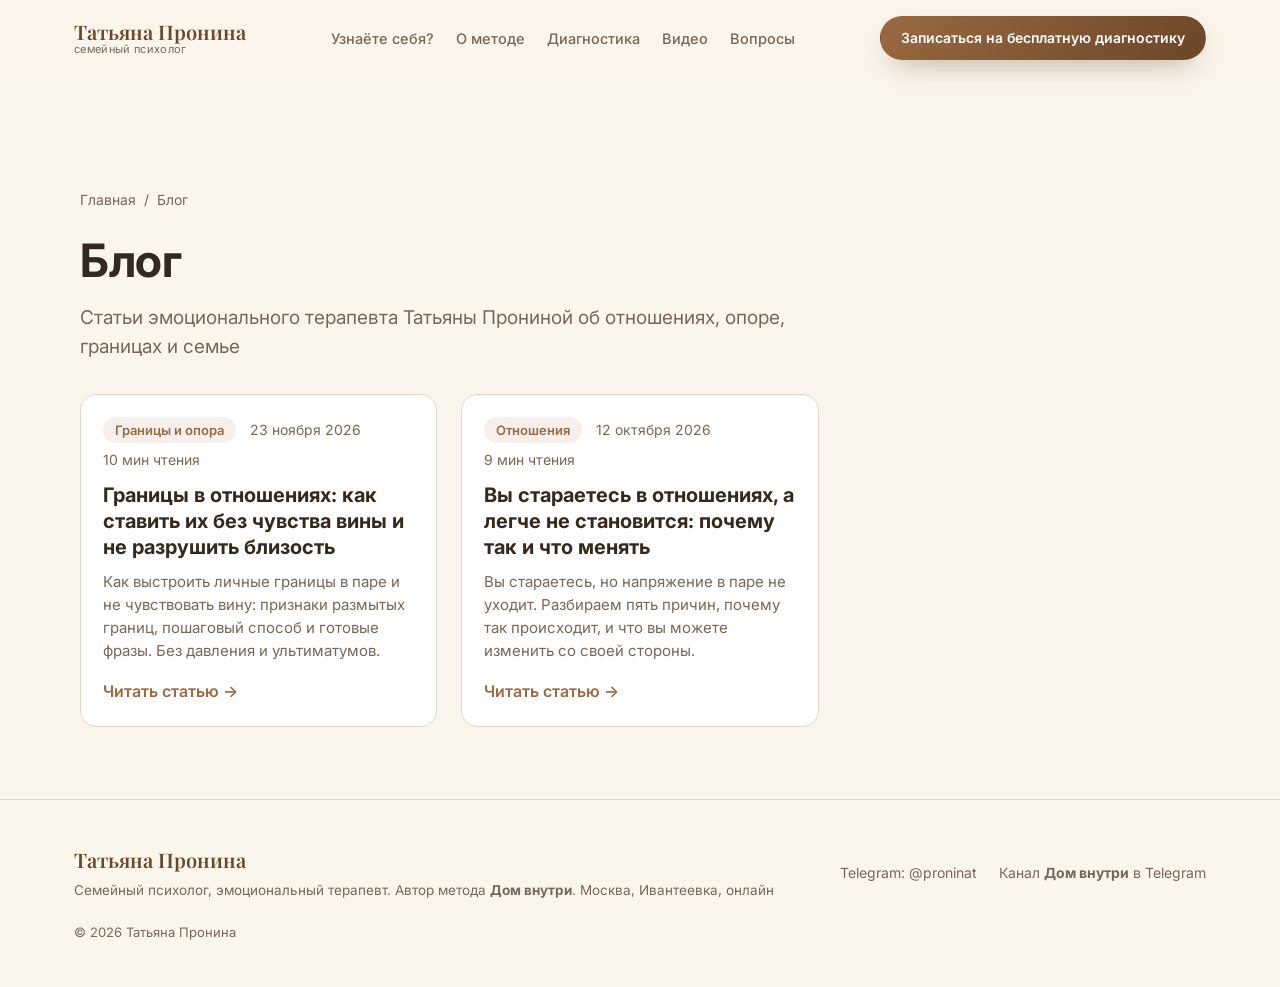
==== commit ed1a86b6: "blog: автообновление" ====
--- a/blog/index.html
+++ b/blog/index.html
@@ -20,7 +20,7 @@
 <link href="https://fonts.googleapis.com/css2?family=Playfair+Display:wght@500;600;700&family=Inter:wght@400;500;600;700;800&display=swap" rel="stylesheet">
 <link rel="stylesheet" href="/styles.css">
 <link rel="stylesheet" href="/blog/blog.css">
-<script type="application/ld+json">{"@context":"https://schema.org","@type":"Blog","name":"Блог — Татьяна Пронина","url":"https://domvnutritebya.ru/blog/","blogPost":[{"@type":"BlogPosting","headline":"Вы стараетесь в отношениях, а легче не становится: почему так и что менять","url":"https://domvnutritebya.ru/blog/pochemu-v-otnosheniyah-ne-stanovitsya-legche/","datePublished":"2026-10-12"}]}</script>
+<script type="application/ld+json">{"@context":"https://schema.org","@type":"Blog","name":"Блог — Татьяна Пронина","url":"https://domvnutritebya.ru/blog/","blogPost":[{"@type":"BlogPosting","headline":"Границы в отношениях: как ставить их без чувства вины и не разрушить близость","url":"https://domvnutritebya.ru/blog/granitsy-v-otnosheniyah-bez-viny/","datePublished":"2026-11-23"},{"@type":"BlogPosting","headline":"Вы стараетесь в отношениях, а легче не становится: почему так и что менять","url":"https://domvnutritebya.ru/blog/pochemu-v-otnosheniyah-ne-stanovitsya-legche/","datePublished":"2026-10-12"}]}</script>
 </head>
 <body class="b-page">
 <header class="header" id="header">
@@ -52,6 +52,14 @@
   <div class="b-grid"><article class="b-card">
   
   <div class="b-card__body">
+    <div class="b-meta"><span class="b-chip">Границы и опора</span><time datetime="2026-11-23">23 ноября 2026</time><span>10 мин чтения</span></div>
+    <h3><a href="/blog/granitsy-v-otnosheniyah-bez-viny/">Границы в отношениях: как ставить их без чувства вины и не разрушить близость</a></h3>
+    <p>Как выстроить личные границы в паре и не чувствовать вину: признаки размытых границ, пошаговый способ и готовые фразы. Без давления и ультиматумов.</p>
+    <a class="b-more" href="/blog/granitsy-v-otnosheniyah-bez-viny/">Читать статью</a>
+  </div>
+</article><article class="b-card">
+  
+  <div class="b-card__body">
     <div class="b-meta"><span class="b-chip">Отношения</span><time datetime="2026-10-12">12 октября 2026</time><span>9 мин чтения</span></div>
     <h3><a href="/blog/pochemu-v-otnosheniyah-ne-stanovitsya-legche/">Вы стараетесь в отношениях, а легче не становится: почему так и что менять</a></h3>
     <p>Вы стараетесь, но напряжение в паре не уходит. Разбираем пять причин, почему так происходит, и что вы можете изменить со своей стороны.</p>
